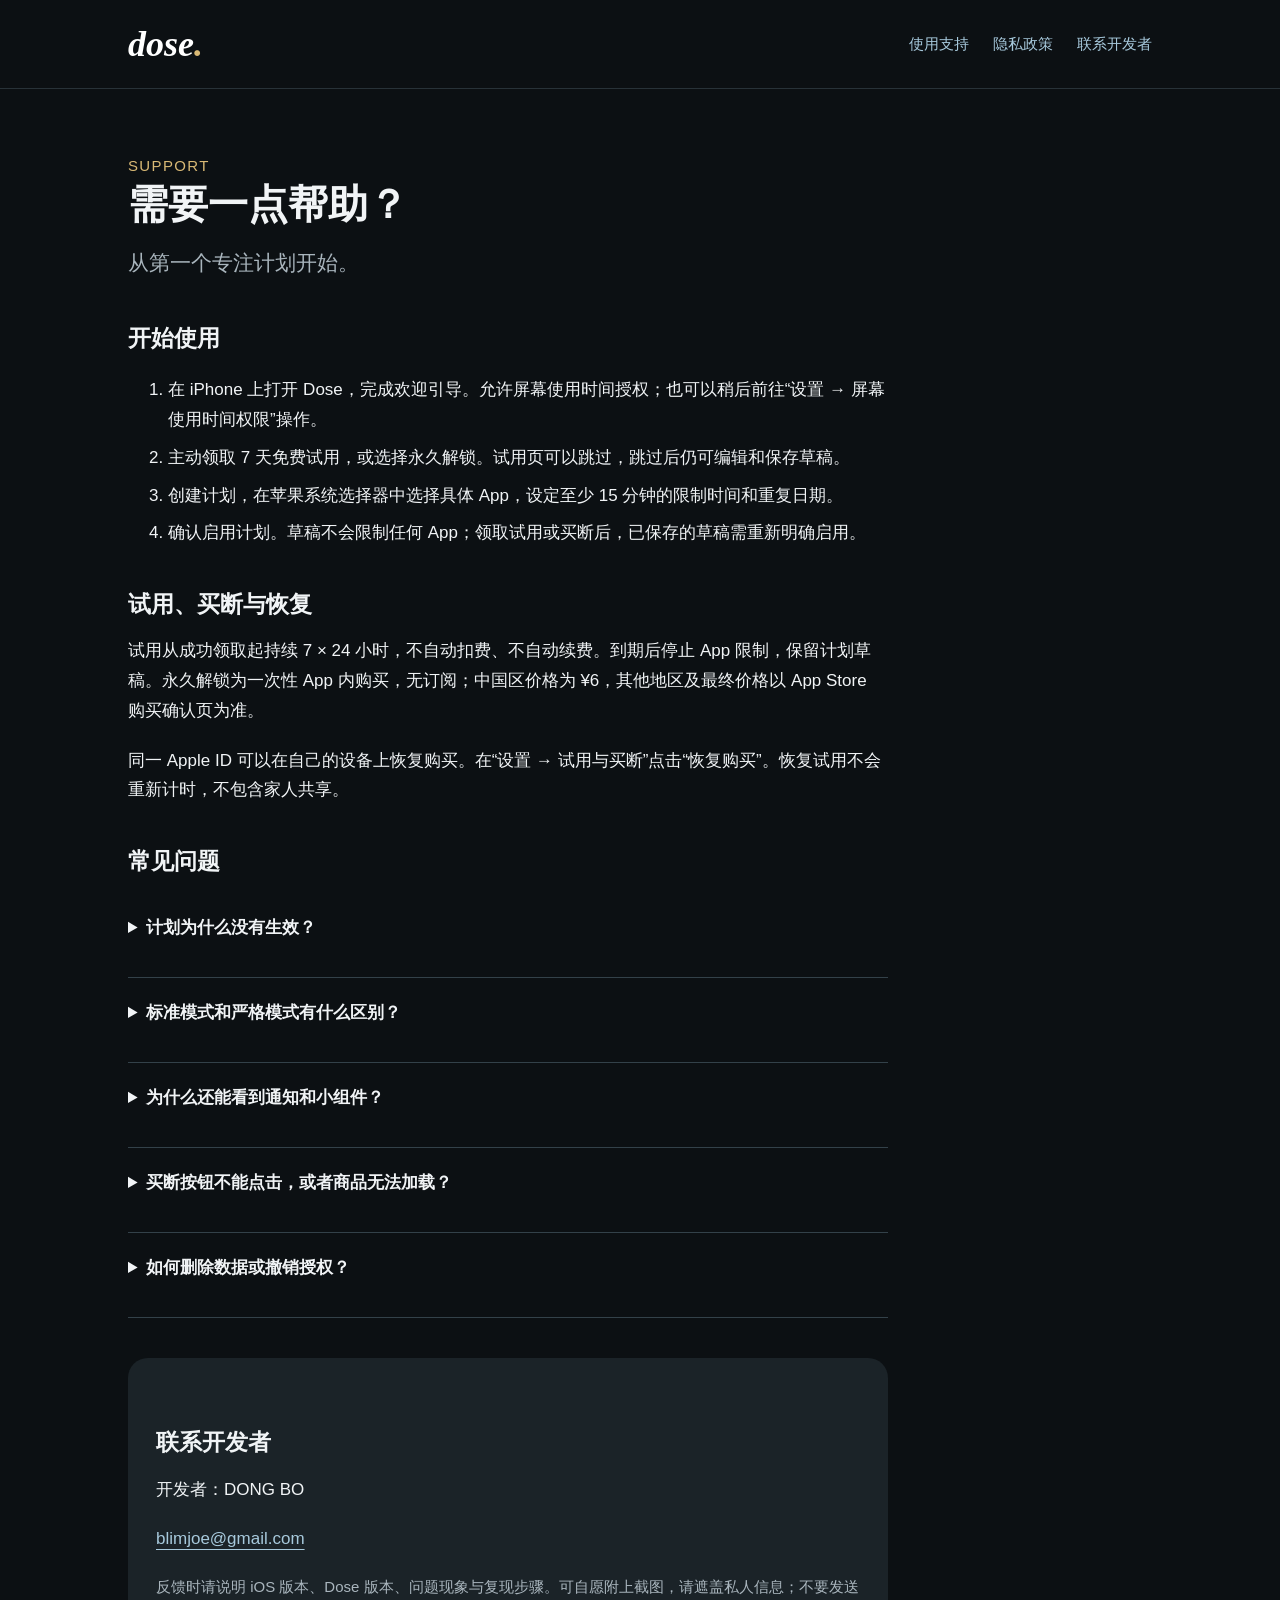
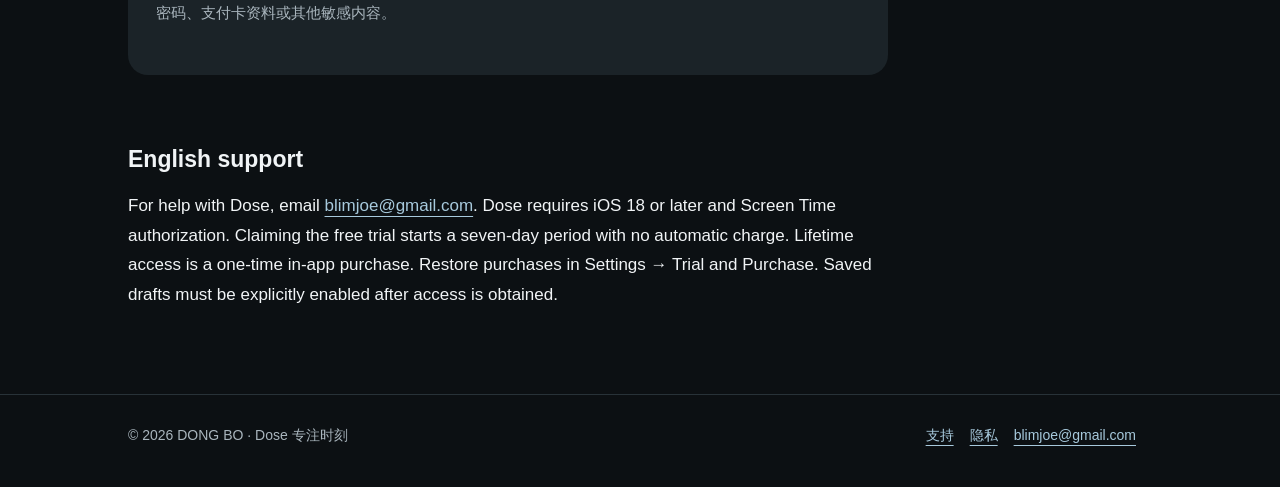
==== support.html @ c086b1a7 "Add Dose support and privacy website" ====
<!doctype html>
<html lang="zh-CN"><head><meta charset="utf-8"><meta name="viewport" content="width=device-width,initial-scale=1"><meta name="description" content="Dose 专注时刻使用指南、常见问题与联系邮箱。"><title>使用支持 · Dose 专注时刻</title><link rel="icon" href="assets/icon.png"><link rel="stylesheet" href="assets/style.css"></head><body><header><div class="wrap"><nav aria-label="主导航"><a class="brand" href="./" aria-label="Dose 首页">dose<span>.</span></a><div class="links"><a href="support.html">使用支持</a><a href="privacy.html">隐私政策</a><a href="mailto:blimjoe@gmail.com">联系开发者</a></div></nav></div></header><main class="wrap"><article class="article"><div class="eyebrow">SUPPORT</div><h1>需要一点帮助？</h1><p class="lead">从第一个专注计划开始。</p><h2>开始使用</h2><ol><li>在 iPhone 上打开 Dose，完成欢迎引导。允许屏幕使用时间授权；也可以稍后前往“设置 → 屏幕使用时间权限”操作。</li><li>主动领取 7 天免费试用，或选择永久解锁。试用页可以跳过，跳过后仍可编辑和保存草稿。</li><li>创建计划，在苹果系统选择器中选择具体 App，设定至少 15 分钟的限制时间和重复日期。</li><li>确认启用计划。草稿不会限制任何 App；领取试用或买断后，已保存的草稿需重新明确启用。</li></ol><h2 id="purchases">试用、买断与恢复</h2><p>试用从成功领取起持续 7 × 24 小时，不自动扣费、不自动续费。到期后停止 App 限制，保留计划草稿。永久解锁为一次性 App 内购买，无订阅；中国区价格为 ¥6，其他地区及最终价格以 App Store 购买确认页为准。</p><p>同一 Apple ID 可以在自己的设备上恢复购买。在“设置 → 试用与买断”点击“恢复购买”。恢复试用不会重新计时，不包含家人共享。</p><h2>常见问题</h2><details><summary>计划为什么没有生效？</summary><p>检查屏幕使用时间授权、试用或买断状态，以及计划是否已启用、是否选择了具体 App。撤销并重新授权后，需要重新选择 App。多个计划限制同一个 App 时，所有相关限制解除后才能使用。系统后台回调可能延迟，回到 Dose 可重新检查状态。</p></details><details><summary>标准模式和严格模式有什么区别？</summary><p>标准模式允许提前结束本轮。严格模式在本轮内不允许在 Dose 中修改、停用、删除或提前结束。请避开可能需要紧急使用的 App。个人授权可在系统设置中撤销，Dose 不承诺防卸载或绝对不可绕过。</p></details><details><summary>为什么还能看到通知和小组件？</summary><p>Dose 限制所选 App 的访问，不隐藏通知、小组件，也不限制网页版或其他设备。</p></details><details><summary>买断按钮不能点击，或者商品无法加载？</summary><p>检查网络及 App Store 账号状态，稍后重新加载商品。如果已购买，请尝试“恢复购买”。商品不可用时不会发起购买。</p></details><details><summary>如何删除数据或撤销授权？</summary><p>在“计划”中删除本地计划；运行中的严格计划需要等待本轮结束。可以在系统设置中撤销屏幕使用时间授权，或移除 Dose 清理本机应用数据。苹果保留的购买记录由苹果管理。</p></details><section class="callout"><h2>联系开发者</h2><p>开发者：DONG BO</p><p class="contact"><a href="mailto:blimjoe@gmail.com">blimjoe@gmail.com</a></p><p class="meta">反馈时请说明 iOS 版本、Dose 版本、问题现象与复现步骤。可自愿附上截图，请遮盖私人信息；不要发送密码、支付卡资料或其他敏感内容。</p></section><h2 lang="en">English support</h2><p lang="en">For help with Dose, email <a href="mailto:blimjoe@gmail.com">blimjoe@gmail.com</a>. Dose requires iOS 18 or later and Screen Time authorization. Claiming the free trial starts a seven-day period with no automatic charge. Lifetime access is a one-time in-app purchase. Restore purchases in Settings → Trial and Purchase. Saved drafts must be explicitly enabled after access is obtained.</p></article></main><footer><div class="wrap footer-inner"><span>© 2026 DONG BO · Dose 专注时刻</span><div><a href="support.html">支持</a><a href="privacy.html">隐私</a><a href="mailto:blimjoe@gmail.com">blimjoe@gmail.com</a></div></div></footer></body></html>
---- assets/style.css ----
*{box-sizing:border-box}html{color-scheme:dark;scroll-behavior:smooth}body{margin:0;background:#0c1013;color:#f1f4f6;font:17px/1.75 -apple-system,BlinkMacSystemFont,"Segoe UI","PingFang SC",sans-serif}a{color:#a7c9dc;text-underline-offset:5px}a:hover{color:#fff}a:focus-visible,summary:focus-visible{outline:3px solid #d9b975;outline-offset:5px}.wrap{max-width:1080px;margin:auto;padding:0 28px}header{border-bottom:1px solid #283238}nav{display:flex;align-items:center;justify-content:space-between;gap:24px;min-height:88px;flex-wrap:wrap;padding:16px 0}.brand{font:italic bold 36px Georgia,serif;color:#fff;text-decoration:none}.brand span{color:#d9b975}.links{display:flex;gap:24px;flex-wrap:wrap}.links a{font-size:15px;text-decoration:none}main{min-height:65vh}.hero{padding:92px 0 76px;max-width:840px}.eyebrow{color:#d9b975;font-size:15px;letter-spacing:.09em}.hero h1{font-size:clamp(38px,6vw,66px);line-height:1.2;letter-spacing:-.04em;margin:20px 0 24px}.lead{font-size:21px;color:#a9b5bd;max-width:650px}.actions{display:flex;gap:16px;flex-wrap:wrap;margin-top:32px}.button{display:inline-flex;align-items:center;justify-content:center;min-height:48px;padding:10px 24px;border-radius:12px;background:#8eafc3;color:#0c1013;font-weight:650;text-decoration:none}.button:hover{background:#b3cbd9;color:#0c1013}.button.secondary{background:#1b2328;color:#dce5eb;border:1px solid #42535e}.grid{display:grid;grid-template-columns:repeat(3,1fr);gap:24px;margin:0 0 64px}.feature{padding-top:20px;border-top:1px solid #42535e}.feature h2{font-size:22px;margin:4px 0 12px}.feature p,p.note{color:#a9b5bd}.callout{background:#1b2328;padding:28px;border-radius:20px;margin:40px 0 64px}.callout h2{margin:0 0 8px}.article{max-width:760px;padding:64px 0}.article h1{font-size:40px;line-height:1.25;margin:0 0 16px}.article h2{font-size:23px;margin:36px 0 12px}.article h3{font-size:19px}p{margin:12px 0 20px}li{margin:8px 0}details{border-bottom:1px solid #334149;padding:20px 0}summary{cursor:pointer;font-weight:600;min-height:44px}details p{color:#a9b5bd}footer{padding:28px 0 40px;border-top:1px solid #283238;color:#a9b5bd;font-size:14px}.footer-inner{display:flex;justify-content:space-between;gap:20px;flex-wrap:wrap}.footer-inner a{margin-right:16px}.meta{font-size:15px;color:#a9b5bd}.icon{width:64px;height:64px;border-radius:16px;margin-bottom:24px}.contact{overflow-wrap:anywhere}@media(max-width:650px){.wrap{padding:0 22px}.hero{padding:56px 0}.lead{font-size:18px}.grid{grid-template-columns:1fr;gap:22px}.article{padding:44px 0}.article h1{font-size:34px}.links{gap:16px}.callout{padding:22px}.actions .button{width:100%}}@media(prefers-reduced-motion:reduce){html{scroll-behavior:auto}}
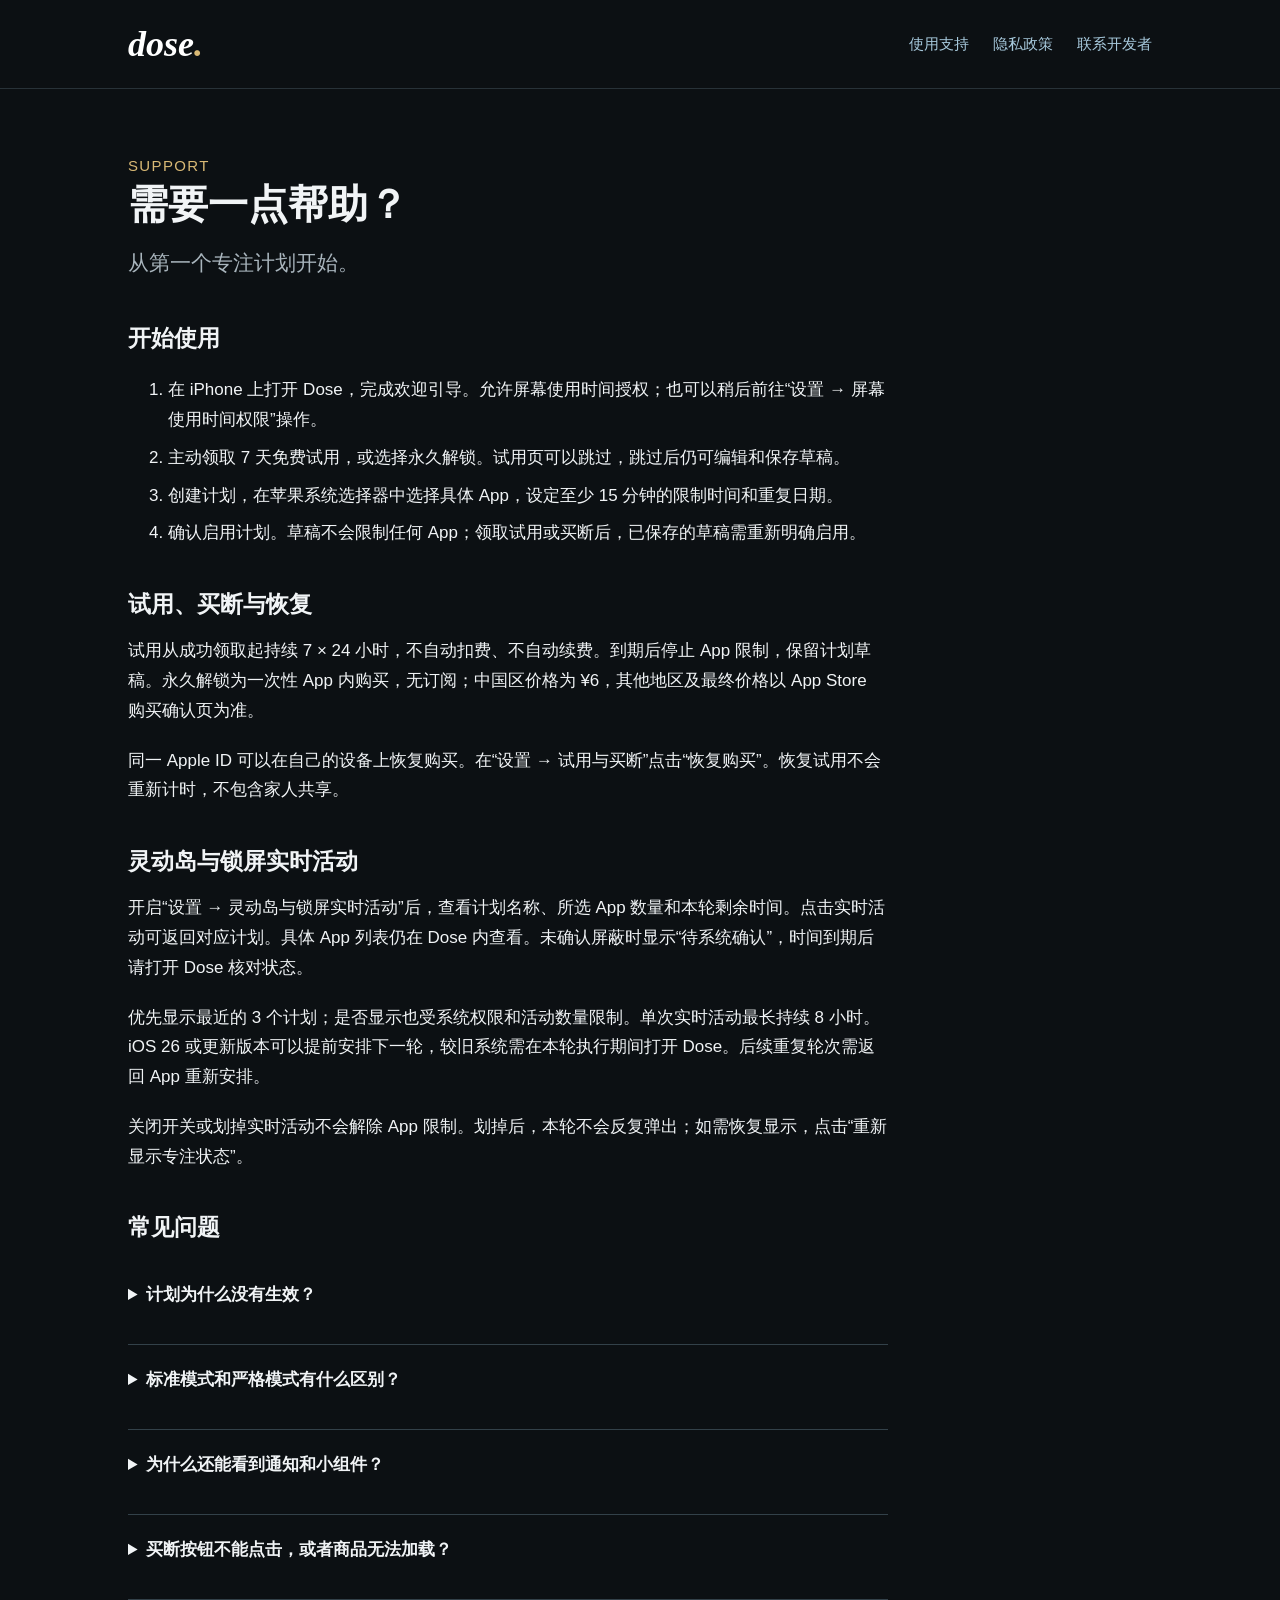
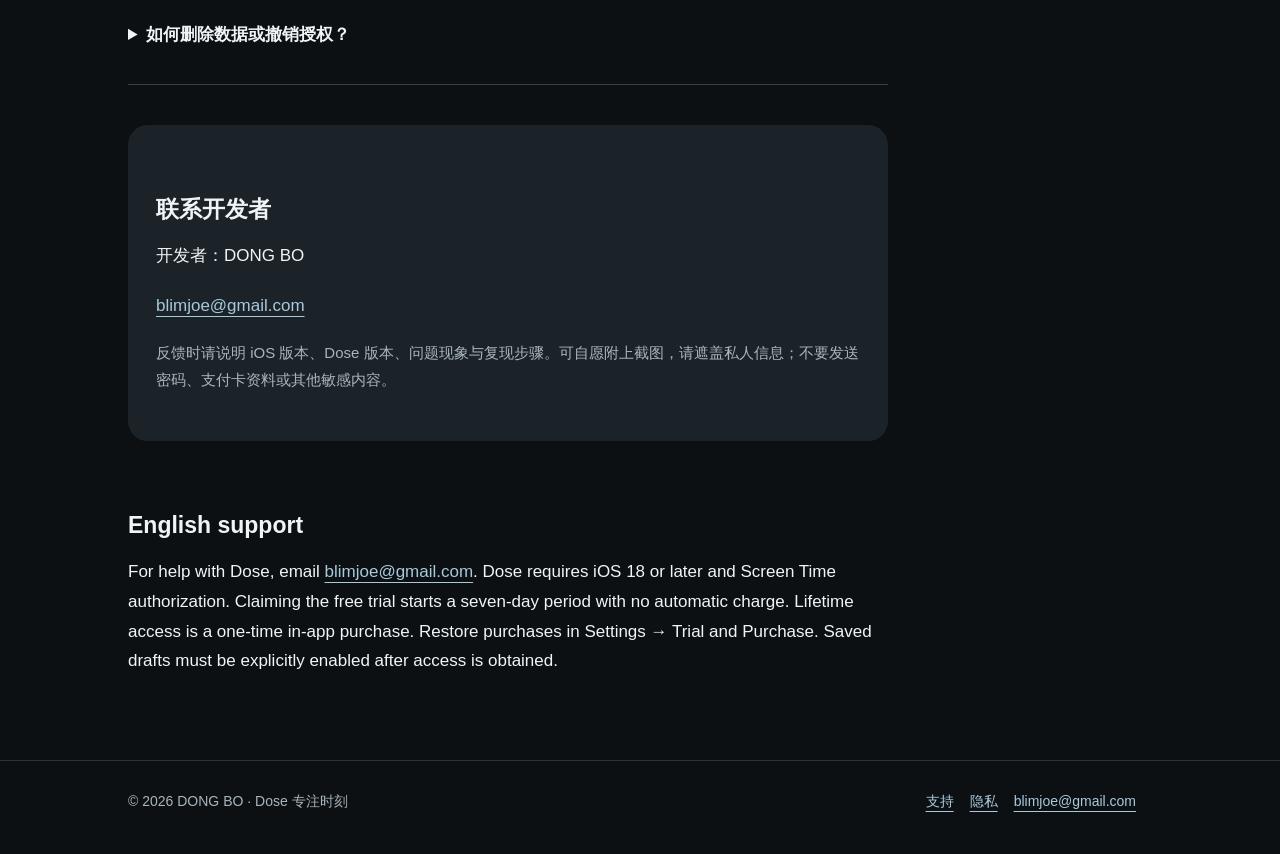
==== commit 0eb2a99b: "Document Live Activity display and privacy" ====
--- a/support.html
+++ b/support.html
@@ -1,2 +1,2 @@
 <!doctype html>
-<html lang="zh-CN"><head><meta charset="utf-8"><meta name="viewport" content="width=device-width,initial-scale=1"><meta name="description" content="Dose 专注时刻使用指南、常见问题与联系邮箱。"><title>使用支持 · Dose 专注时刻</title><link rel="icon" href="assets/icon.png"><link rel="stylesheet" href="assets/style.css"></head><body><header><div class="wrap"><nav aria-label="主导航"><a class="brand" href="./" aria-label="Dose 首页">dose<span>.</span></a><div class="links"><a href="support.html">使用支持</a><a href="privacy.html">隐私政策</a><a href="mailto:blimjoe@gmail.com">联系开发者</a></div></nav></div></header><main class="wrap"><article class="article"><div class="eyebrow">SUPPORT</div><h1>需要一点帮助？</h1><p class="lead">从第一个专注计划开始。</p><h2>开始使用</h2><ol><li>在 iPhone 上打开 Dose，完成欢迎引导。允许屏幕使用时间授权；也可以稍后前往“设置 → 屏幕使用时间权限”操作。</li><li>主动领取 7 天免费试用，或选择永久解锁。试用页可以跳过，跳过后仍可编辑和保存草稿。</li><li>创建计划，在苹果系统选择器中选择具体 App，设定至少 15 分钟的限制时间和重复日期。</li><li>确认启用计划。草稿不会限制任何 App；领取试用或买断后，已保存的草稿需重新明确启用。</li></ol><h2 id="purchases">试用、买断与恢复</h2><p>试用从成功领取起持续 7 × 24 小时，不自动扣费、不自动续费。到期后停止 App 限制，保留计划草稿。永久解锁为一次性 App 内购买，无订阅；中国区价格为 ¥6，其他地区及最终价格以 App Store 购买确认页为准。</p><p>同一 Apple ID 可以在自己的设备上恢复购买。在“设置 → 试用与买断”点击“恢复购买”。恢复试用不会重新计时，不包含家人共享。</p><h2>常见问题</h2><details><summary>计划为什么没有生效？</summary><p>检查屏幕使用时间授权、试用或买断状态，以及计划是否已启用、是否选择了具体 App。撤销并重新授权后，需要重新选择 App。多个计划限制同一个 App 时，所有相关限制解除后才能使用。系统后台回调可能延迟，回到 Dose 可重新检查状态。</p></details><details><summary>标准模式和严格模式有什么区别？</summary><p>标准模式允许提前结束本轮。严格模式在本轮内不允许在 Dose 中修改、停用、删除或提前结束。请避开可能需要紧急使用的 App。个人授权可在系统设置中撤销，Dose 不承诺防卸载或绝对不可绕过。</p></details><details><summary>为什么还能看到通知和小组件？</summary><p>Dose 限制所选 App 的访问，不隐藏通知、小组件，也不限制网页版或其他设备。</p></details><details><summary>买断按钮不能点击，或者商品无法加载？</summary><p>检查网络及 App Store 账号状态，稍后重新加载商品。如果已购买，请尝试“恢复购买”。商品不可用时不会发起购买。</p></details><details><summary>如何删除数据或撤销授权？</summary><p>在“计划”中删除本地计划；运行中的严格计划需要等待本轮结束。可以在系统设置中撤销屏幕使用时间授权，或移除 Dose 清理本机应用数据。苹果保留的购买记录由苹果管理。</p></details><section class="callout"><h2>联系开发者</h2><p>开发者：DONG BO</p><p class="contact"><a href="mailto:blimjoe@gmail.com">blimjoe@gmail.com</a></p><p class="meta">反馈时请说明 iOS 版本、Dose 版本、问题现象与复现步骤。可自愿附上截图，请遮盖私人信息；不要发送密码、支付卡资料或其他敏感内容。</p></section><h2 lang="en">English support</h2><p lang="en">For help with Dose, email <a href="mailto:blimjoe@gmail.com">blimjoe@gmail.com</a>. Dose requires iOS 18 or later and Screen Time authorization. Claiming the free trial starts a seven-day period with no automatic charge. Lifetime access is a one-time in-app purchase. Restore purchases in Settings → Trial and Purchase. Saved drafts must be explicitly enabled after access is obtained.</p></article></main><footer><div class="wrap footer-inner"><span>© 2026 DONG BO · Dose 专注时刻</span><div><a href="support.html">支持</a><a href="privacy.html">隐私</a><a href="mailto:blimjoe@gmail.com">blimjoe@gmail.com</a></div></div></footer></body></html>
+<html lang="zh-CN"><head><meta charset="utf-8"><meta name="viewport" content="width=device-width,initial-scale=1"><meta name="description" content="Dose 专注时刻使用指南、常见问题与联系邮箱。"><title>使用支持 · Dose 专注时刻</title><link rel="icon" href="assets/icon.png"><link rel="stylesheet" href="assets/style.css"></head><body><header><div class="wrap"><nav aria-label="主导航"><a class="brand" href="./" aria-label="Dose 首页">dose<span>.</span></a><div class="links"><a href="support.html">使用支持</a><a href="privacy.html">隐私政策</a><a href="mailto:blimjoe@gmail.com">联系开发者</a></div></nav></div></header><main class="wrap"><article class="article"><div class="eyebrow">SUPPORT</div><h1>需要一点帮助？</h1><p class="lead">从第一个专注计划开始。</p><h2>开始使用</h2><ol><li>在 iPhone 上打开 Dose，完成欢迎引导。允许屏幕使用时间授权；也可以稍后前往“设置 → 屏幕使用时间权限”操作。</li><li>主动领取 7 天免费试用，或选择永久解锁。试用页可以跳过，跳过后仍可编辑和保存草稿。</li><li>创建计划，在苹果系统选择器中选择具体 App，设定至少 15 分钟的限制时间和重复日期。</li><li>确认启用计划。草稿不会限制任何 App；领取试用或买断后，已保存的草稿需重新明确启用。</li></ol><h2 id="purchases">试用、买断与恢复</h2><p>试用从成功领取起持续 7 × 24 小时，不自动扣费、不自动续费。到期后停止 App 限制，保留计划草稿。永久解锁为一次性 App 内购买，无订阅；中国区价格为 ¥6，其他地区及最终价格以 App Store 购买确认页为准。</p><p>同一 Apple ID 可以在自己的设备上恢复购买。在“设置 → 试用与买断”点击“恢复购买”。恢复试用不会重新计时，不包含家人共享。</p><h2>灵动岛与锁屏实时活动</h2><p>开启“设置 → 灵动岛与锁屏实时活动”后，查看计划名称、所选 App 数量和本轮剩余时间。点击实时活动可返回对应计划。具体 App 列表仍在 Dose 内查看。未确认屏蔽时显示“待系统确认”，时间到期后请打开 Dose 核对状态。</p><p>优先显示最近的 3 个计划；是否显示也受系统权限和活动数量限制。单次实时活动最长持续 8 小时。iOS 26 或更新版本可以提前安排下一轮，较旧系统需在本轮执行期间打开 Dose。后续重复轮次需返回 App 重新安排。</p><p>关闭开关或划掉实时活动不会解除 App 限制。划掉后，本轮不会反复弹出；如需恢复显示，点击“重新显示专注状态”。</p><h2>常见问题</h2><details><summary>计划为什么没有生效？</summary><p>检查屏幕使用时间授权、试用或买断状态，以及计划是否已启用、是否选择了具体 App。撤销并重新授权后，需要重新选择 App。多个计划限制同一个 App 时，所有相关限制解除后才能使用。系统后台回调可能延迟，回到 Dose 可重新检查状态。</p></details><details><summary>标准模式和严格模式有什么区别？</summary><p>标准模式允许提前结束本轮。严格模式在本轮内不允许在 Dose 中修改、停用、删除或提前结束。请避开可能需要紧急使用的 App。个人授权可在系统设置中撤销，Dose 不承诺防卸载或绝对不可绕过。</p></details><details><summary>为什么还能看到通知和小组件？</summary><p>Dose 限制所选 App 的访问，不隐藏通知、小组件，也不限制网页版或其他设备。</p></details><details><summary>买断按钮不能点击，或者商品无法加载？</summary><p>检查网络及 App Store 账号状态，稍后重新加载商品。如果已购买，请尝试“恢复购买”。商品不可用时不会发起购买。</p></details><details><summary>如何删除数据或撤销授权？</summary><p>在“计划”中删除本地计划；运行中的严格计划需要等待本轮结束。可以在系统设置中撤销屏幕使用时间授权，或移除 Dose 清理本机应用数据。苹果保留的购买记录由苹果管理。</p></details><section class="callout"><h2>联系开发者</h2><p>开发者：DONG BO</p><p class="contact"><a href="mailto:blimjoe@gmail.com">blimjoe@gmail.com</a></p><p class="meta">反馈时请说明 iOS 版本、Dose 版本、问题现象与复现步骤。可自愿附上截图，请遮盖私人信息；不要发送密码、支付卡资料或其他敏感内容。</p></section><h2 lang="en">English support</h2><p lang="en">For help with Dose, email <a href="mailto:blimjoe@gmail.com">blimjoe@gmail.com</a>. Dose requires iOS 18 or later and Screen Time authorization. Claiming the free trial starts a seven-day period with no automatic charge. Lifetime access is a one-time in-app purchase. Restore purchases in Settings → Trial and Purchase. Saved drafts must be explicitly enabled after access is obtained.</p></article></main><footer><div class="wrap footer-inner"><span>© 2026 DONG BO · Dose 专注时刻</span><div><a href="support.html">支持</a><a href="privacy.html">隐私</a><a href="mailto:blimjoe@gmail.com">blimjoe@gmail.com</a></div></div></footer></body></html>
